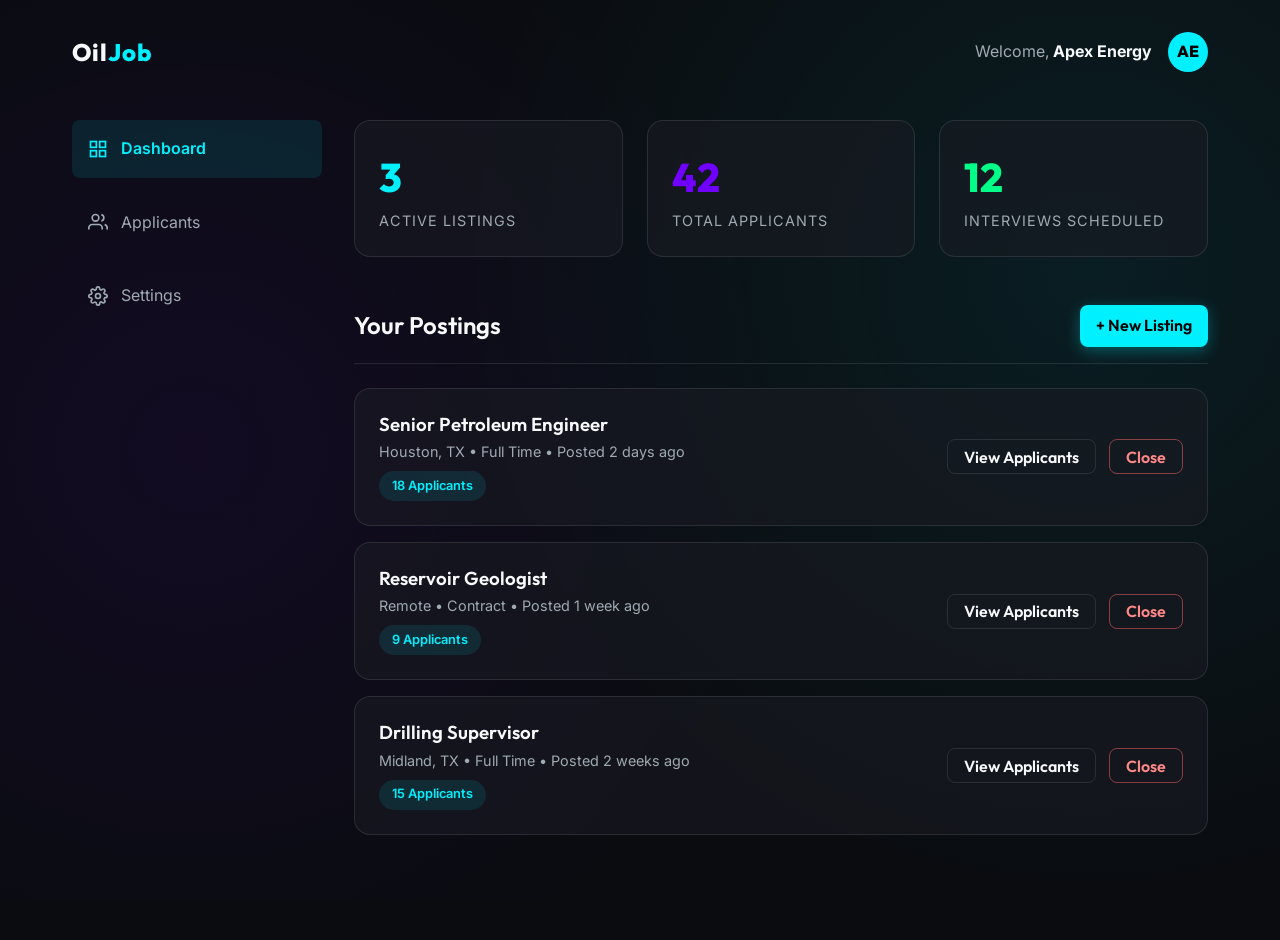
==== employer-dashboard.html @ 68c04e93 "Initial commit for OilJob App" ====
<!DOCTYPE html>
<html lang="en">
<head>
  <meta charset="UTF-8">
  <meta name="viewport" content="width=device-width, initial-scale=1.0">
  <title>Dashboard | OilJob</title>
  <link rel="stylesheet" href="css/style.css">
  <style>
    .dashboard-layout {
      display: grid;
      grid-template-columns: 250px 1fr;
      min-height: calc(100vh - 80px);
      gap: 2rem;
      margin-top: 1rem;
    }

    .sidebar {
      display: flex;
      flex-direction: column;
      gap: 1rem;
    }

    .sidebar-link {
      padding: 1rem;
      border-radius: 8px;
      color: var(--text-muted);
      transition: var(--transition);
      display: flex;
      align-items: center;
      gap: 0.8rem;
    }

    .sidebar-link.active {
      background: rgba(0, 240, 255, 0.1);
      color: var(--primary);
      font-weight: 600;
    }

    .sidebar-link:hover:not(.active) {
      background: rgba(255, 255, 255, 0.05);
      color: var(--text-main);
    }

    .stats-grid {
      display: grid;
      grid-template-columns: repeat(3, 1fr);
      gap: 1.5rem;
      margin-bottom: 3rem;
    }

    .stat-card {
      padding: 1.5rem;
      display: flex;
      flex-direction: column;
    }

    .stat-value {
      font-size: 2.5rem;
      font-family: var(--font-display);
      font-weight: 800;
      color: var(--primary);
    }

    .stat-label {
      color: var(--text-muted);
      font-size: 0.9rem;
      text-transform: uppercase;
      letter-spacing: 1px;
    }

    .listings-header {
      display: flex;
      justify-content: space-between;
      align-items: center;
      margin-bottom: 1.5rem;
      border-bottom: 1px solid var(--border-color);
      padding-bottom: 1rem;
    }

    .listings-header h2 {
      font-size: 1.5rem;
    }

    .listing-card {
      padding: 1.5rem;
      margin-bottom: 1rem;
      display: flex;
      justify-content: space-between;
      align-items: center;
    }

    .listing-info h3 {
      margin-bottom: 0.3rem;
      color: var(--text-main);
    }
    
    .listing-info p {
      color: var(--text-muted);
      font-size: 0.9rem;
    }

    .listing-actions {
      display: flex;
      gap: 0.8rem;
    }

    .badge {
      display: inline-block;
      padding: 0.3rem 0.8rem;
      border-radius: 20px;
      font-size: 0.8rem;
      font-weight: 600;
      background: rgba(0, 240, 255, 0.1);
      color: var(--primary);
    }

    @media (max-width: 900px) {
      .dashboard-layout {
        grid-template-columns: 1fr;
      }
      .sidebar {
        flex-direction: row;
        overflow-x: auto;
        padding-bottom: 1rem;
      }
      .stats-grid {
        grid-template-columns: 1fr;
      }
    }
    
    @media (max-width: 600px) {
      .listing-card {
        flex-direction: column;
        align-items: flex-start;
        gap: 1rem;
      }
    }
  </style>
</head>
<body>
  <div class="container">
    <header class="header">
      <a href="index.html" class="logo">Oil<span>Job</span></a>
      <div style="display:flex; align-items:center; gap: 1rem;">
        <span style="color:var(--text-muted)">Welcome, <strong style="color:var(--text-main)">Apex Energy</strong></span>
        <div style="width:40px; height:40px; border-radius:50%; background:var(--primary); display:flex; align-items:center; justify-content:center; color:#000; font-weight:800; font-family:var(--font-display)">AE</div>
      </div>
    </header>

    <div class="dashboard-layout animate-fade-in">
      <aside class="sidebar">
        <a href="#" class="sidebar-link active">
          <svg width="20" height="20" viewBox="0 0 24 24" fill="none" stroke="currentColor" stroke-width="2"><rect x="3" y="3" width="7" height="7"></rect><rect x="14" y="3" width="7" height="7"></rect><rect x="14" y="14" width="7" height="7"></rect><rect x="3" y="14" width="7" height="7"></rect></svg>
          Dashboard
        </a>
        <a href="#" class="sidebar-link">
          <svg width="20" height="20" viewBox="0 0 24 24" fill="none" stroke="currentColor" stroke-width="2"><path d="M17 21v-2a4 4 0 0 0-4-4H5a4 4 0 0 0-4 4v2"></path><circle cx="9" cy="7" r="4"></circle><path d="M23 21v-2a4 4 0 0 0-3-3.87"></path><path d="M16 3.13a4 4 0 0 1 0 7.75"></path></svg>
          Applicants
        </a>
        <a href="#" class="sidebar-link">
          <svg width="20" height="20" viewBox="0 0 24 24" fill="none" stroke="currentColor" stroke-width="2"><circle cx="12" cy="12" r="3"></circle><path d="M19.4 15a1.65 1.65 0 0 0 .33 1.82l.06.06a2 2 0 0 1 0 2.83 2 2 0 0 1-2.83 0l-.06-.06a1.65 1.65 0 0 0-1.82-.33 1.65 1.65 0 0 0-1 1.51V21a2 2 0 0 1-2 2 2 2 0 0 1-2-2v-.09A1.65 1.65 0 0 0 9 19.4a1.65 1.65 0 0 0-1.82.33l-.06.06a2 2 0 0 1-2.83 0 2 2 0 0 1 0-2.83l.06-.06a1.65 1.65 0 0 0 .33-1.82 1.65 1.65 0 0 0-1.51-1H3a2 2 0 0 1-2-2 2 2 0 0 1 2-2h.09A1.65 1.65 0 0 0 4.6 9a1.65 1.65 0 0 0-.33-1.82l-.06-.06a2 2 0 0 1 0-2.83 2 2 0 0 1 2.83 0l.06.06a1.65 1.65 0 0 0 1.82.33H9a1.65 1.65 0 0 0 1-1.51V3a2 2 0 0 1 2-2 2 2 0 0 1 2 2v.09a1.65 1.65 0 0 0 1 1.51 1.65 1.65 0 0 0 1.82-.33l.06-.06a2 2 0 0 1 2.83 0 2 2 0 0 1 0 2.83l-.06.06a1.65 1.65 0 0 0-.33 1.82V9a1.65 1.65 0 0 0 1.51 1H21a2 2 0 0 1 2 2 2 2 0 0 1-2 2h-.09a1.65 1.65 0 0 0-1.51 1z"></path></svg>
          Settings
        </a>
      </aside>

      <main class="dashboard-content">
        <div class="stats-grid">
          <div class="glass-card stat-card">
            <span class="stat-value">3</span>
            <span class="stat-label">Active Listings</span>
          </div>
          <div class="glass-card stat-card">
            <span class="stat-value" style="color: var(--secondary)">42</span>
            <span class="stat-label">Total Applicants</span>
          </div>
          <div class="glass-card stat-card">
            <span class="stat-value" style="color: #00ff88">12</span>
            <span class="stat-label">Interviews Scheduled</span>
          </div>
        </div>

        <div class="listings-section delay-1">
          <div class="listings-header">
            <h2>Your Postings</h2>
            <a href="employer-form.html" class="btn btn-primary" style="padding: 0.5rem 1rem;">+ New Listing</a>
          </div>

          <div class="glass-card listing-card">
            <div class="listing-info">
              <h3>Senior Petroleum Engineer</h3>
              <p>Houston, TX • Full Time • Posted 2 days ago</p>
              <div style="margin-top: 0.5rem;"><span class="badge">18 Applicants</span></div>
            </div>
            <div class="listing-actions">
              <button class="btn btn-outline" style="padding: 0.4rem 1rem;">View Applicants</button>
              <button class="btn btn-outline" style="padding: 0.4rem 1rem; border-color: rgba(255,100,100,0.5); color: #ff8888;">Close</button>
            </div>
          </div>

          <div class="glass-card listing-card">
            <div class="listing-info">
              <h3>Reservoir Geologist</h3>
              <p>Remote • Contract • Posted 1 week ago</p>
              <div style="margin-top: 0.5rem;"><span class="badge">9 Applicants</span></div>
            </div>
            <div class="listing-actions">
              <button class="btn btn-outline" style="padding: 0.4rem 1rem;">View Applicants</button>
              <button class="btn btn-outline" style="padding: 0.4rem 1rem; border-color: rgba(255,100,100,0.5); color: #ff8888;">Close</button>
            </div>
          </div>
          
          <div class="glass-card listing-card">
            <div class="listing-info">
              <h3>Drilling Supervisor</h3>
              <p>Midland, TX • Full Time • Posted 2 weeks ago</p>
              <div style="margin-top: 0.5rem;"><span class="badge">15 Applicants</span></div>
            </div>
            <div class="listing-actions">
              <button class="btn btn-outline" style="padding: 0.4rem 1rem;">View Applicants</button>
              <button class="btn btn-outline" style="padding: 0.4rem 1rem; border-color: rgba(255,100,100,0.5); color: #ff8888;">Close</button>
            </div>
          </div>
        </div>
      </main>
    </div>
  </div>
  <script src="js/main.js"></script>
</body>
</html>
---- css/style.css ----
@import url('https://fonts.googleapis.com/css2?family=Inter:wght@300;400;500;600&family=Outfit:wght@400;600;800&display=swap');

:root {
  /* Colors */
  --bg-dark: #0a0c10;
  --bg-card: rgba(25, 28, 36, 0.6);
  --bg-card-hover: rgba(35, 40, 50, 0.8);
  --border-color: rgba(255, 255, 255, 0.1);
  
  --primary: #00f0ff;
  --primary-hover: #00c3cf;
  --secondary: #7000ff;
  
  --text-main: #f8f9fa;
  --text-muted: #a0aab2;
  
  /* Fonts */
  --font-sans: 'Inter', sans-serif;
  --font-display: 'Outfit', sans-serif;
  
  /* Shadows & Glass */
  --shadow-glow: 0 0 20px rgba(0, 240, 255, 0.15);
  --glass-blur: blur(12px);
  
  /* Transitions */
  --transition: all 0.3s cubic-bezier(0.25, 0.8, 0.25, 1);
}

* {
  margin: 0;
  padding: 0;
  box-sizing: border-box;
}

body {
  font-family: var(--font-sans);
  background-color: var(--bg-dark);
  color: var(--text-main);
  line-height: 1.6;
  min-height: 100vh;
  overflow-x: hidden;
  background-image: 
    radial-gradient(circle at 15% 50%, rgba(112, 0, 255, 0.08) 0%, transparent 50%),
    radial-gradient(circle at 85% 30%, rgba(0, 240, 255, 0.08) 0%, transparent 50%);
  background-attachment: fixed;
}

h1, h2, h3, h4, h5, h6 {
  font-family: var(--font-display);
  font-weight: 600;
  line-height: 1.2;
}

a {
  color: var(--primary);
  text-decoration: none;
  transition: var(--transition);
}

a:hover {
  color: var(--primary-hover);
}

/* Base Layout */
.container {
  max-width: 1200px;
  margin: 0 auto;
  padding: 0 2rem;
}

.header {
  padding: 2rem 0;
  display: flex;
  justify-content: space-between;
  align-items: center;
}

.logo {
  font-family: var(--font-display);
  font-size: 1.5rem;
  font-weight: 800;
  color: var(--text-main);
  letter-spacing: 1px;
}

.logo span {
  color: var(--primary);
}

/* Glass Card */
.glass-card {
  background: var(--bg-card);
  backdrop-filter: var(--glass-blur);
  -webkit-backdrop-filter: var(--glass-blur);
  border: 1px solid var(--border-color);
  border-radius: 16px;
  padding: 2rem;
  transition: var(--transition);
}

.glass-card:hover {
  background: var(--bg-card-hover);
  border-color: rgba(0, 240, 255, 0.3);
  box-shadow: var(--shadow-glow);
  transform: translateY(-5px);
}

/* Buttons */
.btn {
  display: inline-flex;
  align-items: center;
  justify-content: center;
  padding: 0.8rem 1.8rem;
  font-family: var(--font-display);
  font-weight: 600;
  border-radius: 8px;
  cursor: pointer;
  transition: var(--transition);
  border: none;
  font-size: 1rem;
}

.btn-primary {
  background: var(--primary);
  color: #000;
  box-shadow: 0 4px 15px rgba(0, 240, 255, 0.3);
}

.btn-primary:hover {
  background: var(--primary-hover);
  box-shadow: 0 6px 20px rgba(0, 240, 255, 0.5);
  transform: translateY(-2px);
}

.btn-outline {
  background: transparent;
  color: var(--text-main);
  border: 1px solid var(--border-color);
}

.btn-outline:hover {
  border-color: var(--primary);
  color: var(--primary);
  background: rgba(0, 240, 255, 0.05);
}

/* Form Styles */
.form-group {
  margin-bottom: 1.5rem;
}

.form-label {
  display: block;
  margin-bottom: 0.5rem;
  font-weight: 500;
  color: var(--text-muted);
}

.form-control {
  width: 100%;
  padding: 1rem;
  background: rgba(0, 0, 0, 0.2);
  border: 1px solid var(--border-color);
  border-radius: 8px;
  color: var(--text-main);
  font-family: var(--font-sans);
  font-size: 1rem;
  transition: var(--transition);
}

.form-control:focus {
  outline: none;
  border-color: var(--primary);
  box-shadow: 0 0 0 2px rgba(0, 240, 255, 0.2);
}

/* Animations */
@keyframes fadeIn {
  from { opacity: 0; transform: translateY(20px); }
  to { opacity: 1; transform: translateY(0); }
}

.animate-fade-in {
  animation: fadeIn 0.8s cubic-bezier(0.25, 0.8, 0.25, 1) forwards;
}

.delay-1 { animation-delay: 0.1s; }
.delay-2 { animation-delay: 0.2s; }
.delay-3 { animation-delay: 0.3s; }
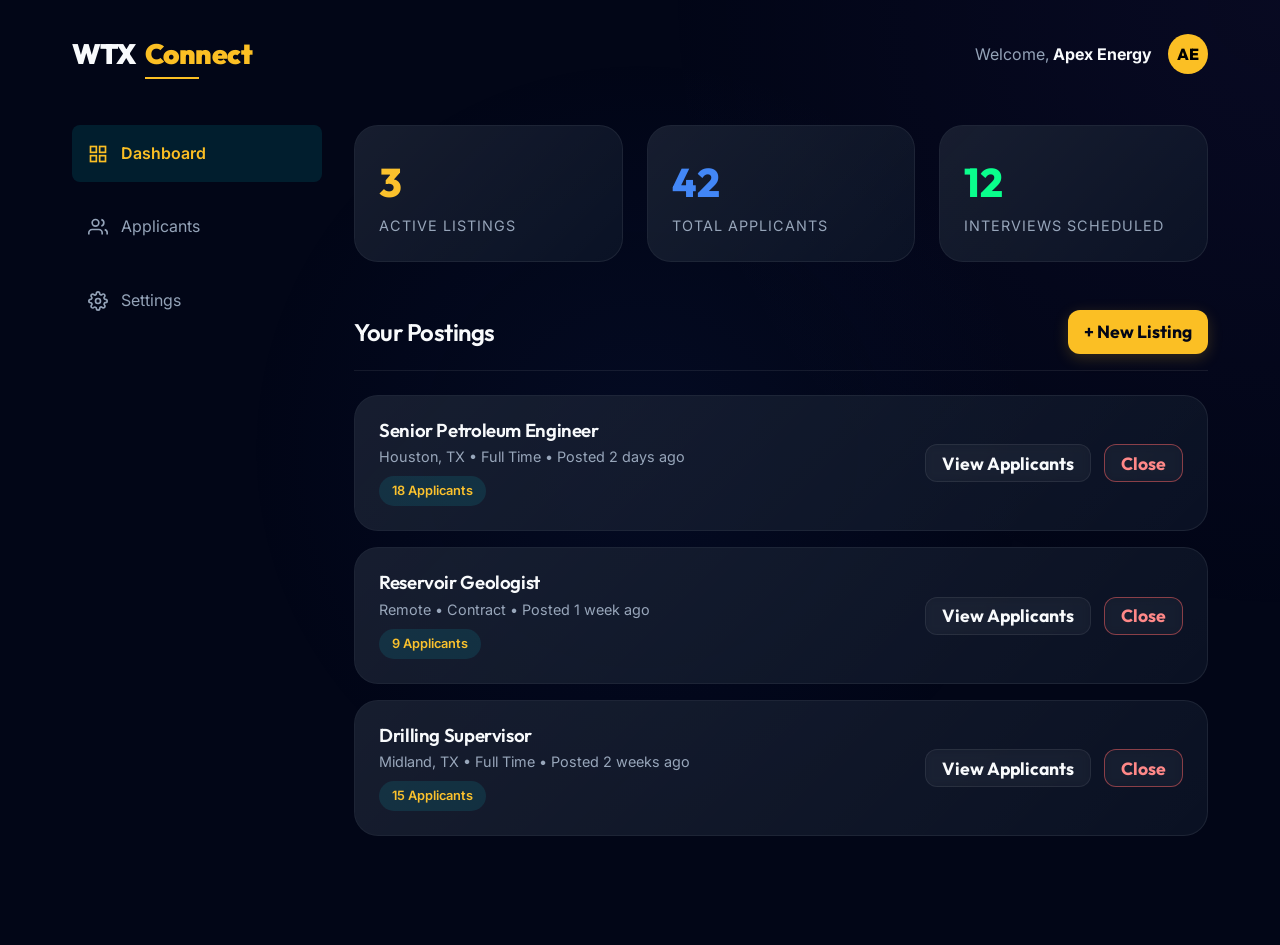
==== commit 4798a78a: "Update branding to WTX Connect and refine platform copy" ====
--- a/employer-dashboard.html
+++ b/employer-dashboard.html
@@ -140,7 +140,7 @@
 <body>
   <div class="container">
     <header class="header">
-      <a href="index.html" class="logo">Oil<span>Job</span></a>
+      <a href="index.html" class="logo">WTX<span>Connect</span></a>
       <div style="display:flex; align-items:center; gap: 1rem;">
         <span style="color:var(--text-muted)">Welcome, <strong style="color:var(--text-main)">Apex Energy</strong></span>
         <div style="width:40px; height:40px; border-radius:50%; background:var(--primary); display:flex; align-items:center; justify-content:center; color:#000; font-weight:800; font-family:var(--font-display)">AE</div>
--- a/css/style.css
+++ b/css/style.css
@@ -1,29 +1,29 @@
-@import url('https://fonts.googleapis.com/css2?family=Inter:wght@300;400;500;600&family=Outfit:wght@400;600;800&display=swap');
+@import url('https://fonts.googleapis.com/css2?family=Inter:wght@300;400;500;600&family=Outfit:wght@400;600;800;900&display=swap');
 
 :root {
-  /* Colors */
-  --bg-dark: #0a0c10;
-  --bg-card: rgba(25, 28, 36, 0.6);
-  --bg-card-hover: rgba(35, 40, 50, 0.8);
-  --border-color: rgba(255, 255, 255, 0.1);
-  
-  --primary: #00f0ff;
-  --primary-hover: #00c3cf;
-  --secondary: #7000ff;
-  
-  --text-main: #f8f9fa;
-  --text-muted: #a0aab2;
+  /* Colors - Deep Industrial Palette */
+  --bg-dark: #020617;
+  --bg-card: rgba(15, 23, 42, 0.7);
+  --bg-card-hover: rgba(30, 41, 59, 0.8);
+  --border-color: rgba(255, 255, 255, 0.08);
+  --border-accent: rgba(251, 191, 36, 0.3);
+  
+  --primary: #fbbf24;
+  --primary-hover: #f59e0b;
+  --secondary: #3b82f6;
+  --accent: #8b5cf6;
+  
+  --text-main: #f8fafc;
+  --text-muted: #94a3b8;
   
   /* Fonts */
   --font-sans: 'Inter', sans-serif;
   --font-display: 'Outfit', sans-serif;
   
-  /* Shadows & Glass */
-  --shadow-glow: 0 0 20px rgba(0, 240, 255, 0.15);
+  /* Glass & Effects */
   --glass-blur: blur(12px);
-  
-  /* Transitions */
-  --transition: all 0.3s cubic-bezier(0.25, 0.8, 0.25, 1);
+  --shadow-glow: 0 0 20px rgba(251, 191, 36, 0.15);
+  --transition: all 0.4s cubic-bezier(0.4, 0, 0.2, 1);
 }
 
 * {
@@ -39,26 +39,35 @@
   line-height: 1.6;
   min-height: 100vh;
   overflow-x: hidden;
+  position: relative;
+}
+
+/* Background Texture */
+body::before {
+  content: "";
+  position: fixed;
+  top: 0;
+  left: 0;
+  width: 100%;
+  height: 100%;
   background-image: 
-    radial-gradient(circle at 15% 50%, rgba(112, 0, 255, 0.08) 0%, transparent 50%),
-    radial-gradient(circle at 85% 30%, rgba(0, 240, 255, 0.08) 0%, transparent 50%);
-  background-attachment: fixed;
+    radial-gradient(circle at 50% 50%, rgba(30, 58, 138, 0.1) 0%, transparent 50%),
+    radial-gradient(circle at 100% 0%, rgba(139, 92, 246, 0.05) 0%, transparent 40%);
+  z-index: -1;
+  pointer-events: none;
 }
 
 h1, h2, h3, h4, h5, h6 {
   font-family: var(--font-display);
   font-weight: 600;
-  line-height: 1.2;
+  line-height: 1.1;
+  letter-spacing: -0.02em;
 }
 
 a {
   color: var(--primary);
   text-decoration: none;
   transition: var(--transition);
-}
-
-a:hover {
-  color: var(--primary-hover);
 }
 
 /* Base Layout */
@@ -73,18 +82,73 @@
   display: flex;
   justify-content: space-between;
   align-items: center;
+  position: relative;
+  z-index: 10;
 }
 
 .logo {
   font-family: var(--font-display);
-  font-size: 1.5rem;
-  font-weight: 800;
-  color: var(--text-main);
-  letter-spacing: 1px;
+  font-size: 1.75rem;
+  font-weight: 900;
+  color: var(--text-main);
+  letter-spacing: -0.5px;
+  display: flex;
+  align-items: center;
+  gap: 0.5rem;
 }
 
 .logo span {
   color: var(--primary);
+  position: relative;
+}
+
+.logo span::after {
+  content: '';
+  position: absolute;
+  bottom: -2px;
+  left: 0;
+  width: 100%;
+  height: 2px;
+  background: var(--primary);
+  transform: scaleX(0.5);
+  transform-origin: left;
+}
+
+/* Hero Section */
+.hero-wrapper {
+  position: relative;
+  width: 100%;
+  min-height: 100vh;
+  margin-top: -100px; /* Offset for header */
+  display: flex;
+  align-items: center;
+  justify-content: center;
+  background-size: cover;
+  background-position: center;
+  background-attachment: fixed;
+}
+
+.hero-overlay {
+  position: absolute;
+  top: 0;
+  left: 0;
+  width: 100%;
+  height: 100%;
+  background: linear-gradient(
+    to bottom,
+    rgba(2, 6, 23, 0.7) 0%,
+    rgba(2, 6, 23, 0.85) 50%,
+    rgba(2, 6, 23, 1) 100%
+  );
+  z-index: 1;
+}
+
+.hero-content {
+  position: relative;
+  z-index: 2;
+  text-align: center;
+  max-width: 900px;
+  padding: 4rem 1rem;
 }
 
 /* Glass Card */
@@ -93,16 +157,29 @@
   backdrop-filter: var(--glass-blur);
   -webkit-backdrop-filter: var(--glass-blur);
   border: 1px solid var(--border-color);
-  border-radius: 16px;
-  padding: 2rem;
-  transition: var(--transition);
+  border-radius: 24px;
+  padding: 2.5rem;
+  transition: var(--transition);
+  position: relative;
+  overflow: hidden;
+}
+
+.glass-card::before {
+  content: "";
+  position: absolute;
+  top: 0;
+  left: 0;
+  width: 100%;
+  height: 100%;
+  background: linear-gradient(135deg, rgba(255,255,255,0.05) 0%, transparent 100%);
+  pointer-events: none;
 }
 
 .glass-card:hover {
   background: var(--bg-card-hover);
-  border-color: rgba(0, 240, 255, 0.3);
+  border-color: var(--border-accent);
   box-shadow: var(--shadow-glow);
-  transform: translateY(-5px);
+  transform: translateY(-8px);
 }
 
 /* Buttons */
@@ -110,80 +187,105 @@
   display: inline-flex;
   align-items: center;
   justify-content: center;
-  padding: 0.8rem 1.8rem;
+  padding: 1rem 2rem;
   font-family: var(--font-display);
-  font-weight: 600;
-  border-radius: 8px;
+  font-weight: 700;
+  border-radius: 12px;
   cursor: pointer;
   transition: var(--transition);
   border: none;
-  font-size: 1rem;
+  font-size: 1.1rem;
+  gap: 0.75rem;
 }
 
 .btn-primary {
   background: var(--primary);
-  color: #000;
-  box-shadow: 0 4px 15px rgba(0, 240, 255, 0.3);
+  color: #020617;
+  box-shadow: 0 4px 15px rgba(251, 191, 36, 0.2);
 }
 
 .btn-primary:hover {
   background: var(--primary-hover);
-  box-shadow: 0 6px 20px rgba(0, 240, 255, 0.5);
-  transform: translateY(-2px);
+  transform: translateY(-2px) scale(1.02);
+  box-shadow: 0 6px 20px rgba(251, 191, 36, 0.3);
 }
 
 .btn-outline {
-  background: transparent;
+  background: rgba(255, 255, 255, 0.03);
   color: var(--text-main);
   border: 1px solid var(--border-color);
+  backdrop-filter: blur(4px);
 }
 
 .btn-outline:hover {
   border-color: var(--primary);
+  background: rgba(251, 191, 36, 0.1);
   color: var(--primary);
-  background: rgba(0, 240, 255, 0.05);
 }
 
 /* Form Styles */
+.form-card {
+  max-width: 600px;
+  margin: 2rem auto;
+}
+
 .form-group {
-  margin-bottom: 1.5rem;
+  margin-bottom: 2rem;
 }
 
 .form-label {
   display: block;
-  margin-bottom: 0.5rem;
-  font-weight: 500;
+  margin-bottom: 0.75rem;
+  font-weight: 600;
+  font-size: 0.9rem;
+  text-transform: uppercase;
+  letter-spacing: 0.05em;
   color: var(--text-muted);
 }
 
 .form-control {
   width: 100%;
-  padding: 1rem;
-  background: rgba(0, 0, 0, 0.2);
+  padding: 1.25rem;
+  background: rgba(0, 0, 0, 0.3);
   border: 1px solid var(--border-color);
-  border-radius: 8px;
+  border-radius: 12px;
   color: var(--text-main);
   font-family: var(--font-sans);
-  font-size: 1rem;
+  font-size: 1.05rem;
   transition: var(--transition);
 }
 
 .form-control:focus {
   outline: none;
   border-color: var(--primary);
-  box-shadow: 0 0 0 2px rgba(0, 240, 255, 0.2);
+  background: rgba(0, 0, 0, 0.4);
+  box-shadow: 0 0 0 4px rgba(251, 191, 36, 0.1);
 }
 
 /* Animations */
 @keyframes fadeIn {
-  from { opacity: 0; transform: translateY(20px); }
+  from { opacity: 0; transform: translateY(30px); }
   to { opacity: 1; transform: translateY(0); }
 }
 
 .animate-fade-in {
-  animation: fadeIn 0.8s cubic-bezier(0.25, 0.8, 0.25, 1) forwards;
-}
-
-.delay-1 { animation-delay: 0.1s; }
-.delay-2 { animation-delay: 0.2s; }
-.delay-3 { animation-delay: 0.3s; }
+  opacity: 0;
+  animation: fadeIn 1s cubic-bezier(0.2, 0.8, 0.2, 1) forwards;
+}
+
+.delay-1 { animation-delay: 0.2s; }
+.delay-2 { animation-delay: 0.4s; }
+.delay-3 { animation-delay: 0.6s; }
+
+/* Responsive Grid */
+.grid {
+  display: grid;
+  gap: 2rem;
+}
+
+.grid-2 { grid-template-columns: repeat(2, 1fr); }
+
+@media (max-width: 768px) {
+  .grid-2 { grid-template-columns: 1fr; }
+  .hero-content h1 { font-size: 3rem !important; }
+}
